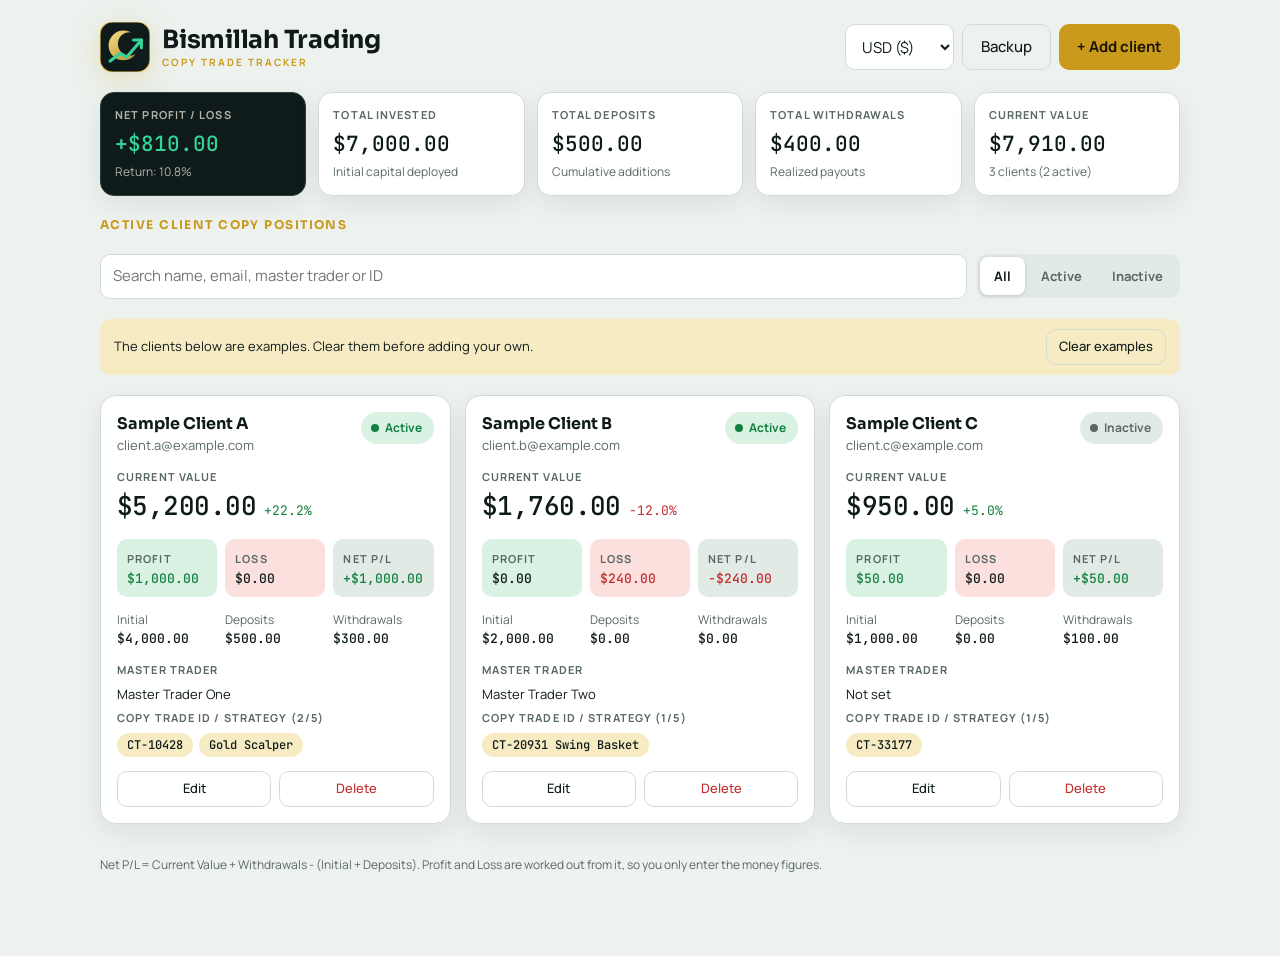
==== bismillah-trading/index.html @ 4ea0dc50 "Add Bismillah Trading app in its own subfolder New installable app (PWA) under /bismillah-trading/. " ====
<!doctype html>
<html lang="en">
<head>
<meta charset="utf-8">
<meta name="viewport" content="width=device-width, initial-scale=1, viewport-fit=cover">
<title>Bismillah Trading</title>
<link rel="preconnect" href="https://fonts.googleapis.com">
<link rel="preconnect" href="https://fonts.gstatic.com" crossorigin>
<link rel="stylesheet" href="https://fonts.googleapis.com/css2?family=Sora:wght@500;700&family=Manrope:wght@400;500;700&family=JetBrains+Mono:wght@400;500&display=swap">
<style>
/* Layout: header with the Bismillah Trading crescent logo and Add button, a five-tile summary strip that mirrors the client's spreadsheet (Total Invested, Deposits, Withdrawals, Current Value, Net Profit / Loss), a search and status bar, then a grid of client cards. Forms open in a slide-up sheet. Palette: deep teal-black with gold, profit green and loss red; figures in mono. */
:root {
  --bg: #edf2ef;
  --surface: #ffffff;
  --surface-2: #e2eae6;
  --fg: #0f1a1a;
  --muted: #586864;
  --line: #d2dcd7;
  --accent: #c99a1c;
  --accent-soft: #f6ebc3;
  --accent-fg: #1a1405;
  --profit: #12803f;
  --profit-soft: #d9f2e3;
  --loss: #c42b2b;
  --loss-soft: #fbe0de;
  --shadow: 0 8px 26px rgba(15, 26, 26, 0.08);
  --font-display: "Sora", "Segoe UI", system-ui, sans-serif;
  --font-body: "Manrope", "Segoe UI", system-ui, sans-serif;
  --font-mono: "JetBrains Mono", ui-monospace, "SFMono-Regular", Menlo, monospace;
}
@media (prefers-color-scheme: dark) {
  :root:not([data-theme="light"]) {
    --bg: #0b1414; --surface: #112020; --surface-2: #162a29; --fg: #f3efe2; --muted: #9bb0aa; --line: #25403d;
    --accent: #e3bf55; --accent-soft: #3a3214; --accent-fg: #1a1405;
    --profit: #34d399; --profit-soft: #0f3326; --loss: #f87171; --loss-soft: #3a1a1a;
    --shadow: 0 8px 26px rgba(0, 0, 0, 0.4); color-scheme: dark;
  }
}
:root[data-theme="dark"] {
  --bg: #0b1414; --surface: #112020; --surface-2: #162a29; --fg: #f3efe2; --muted: #9bb0aa; --line: #25403d;
  --accent: #e3bf55; --accent-soft: #3a3214; --accent-fg: #1a1405;
  --profit: #34d399; --profit-soft: #0f3326; --loss: #f87171; --loss-soft: #3a1a1a;
  --shadow: 0 8px 26px rgba(0, 0, 0, 0.4); color-scheme: dark;
}
* { box-sizing: border-box; }
body {
  background: var(--bg); color: var(--fg); font-family: var(--font-body); font-size: 15px; line-height: 1.5;
  padding-block: 22px 70px;
  padding-left: max(16px, env(safe-area-inset-left, 0px));
  padding-right: max(16px, env(safe-area-inset-right, 0px));
}
.wrap { max-width: 1080px; margin: 0 auto; display: flex; flex-direction: column; gap: 20px; }
h1, h2, h3 { font-family: var(--font-display); margin: 0; text-wrap: balance; }
h1 { font-size: clamp(19px, 5vw, 25px); font-weight: 700; letter-spacing: -0.01em; line-height: 1.1; }
h1 small { display: block; font-family: var(--font-body); font-size: 10px; letter-spacing: 0.2em; font-weight: 700; color: var(--accent); margin-top: 4px; }
h2 { font-size: 17px; font-weight: 700; }
.num { font-family: var(--font-mono); font-variant-numeric: tabular-nums; }
.label { font-size: 11px; letter-spacing: 0.1em; text-transform: uppercase; color: var(--muted); font-weight: 700; }
.pos { color: var(--profit); } .neg { color: var(--loss); }
select, input, button, textarea { font: inherit; color: inherit; }
input[type="text"], input[type="email"], input[type="number"], select, textarea {
  background: var(--surface); border: 1px solid var(--line); border-radius: 10px; padding: 10px 12px; min-height: 44px; width: 100%; min-width: 0;
}
input:focus-visible, select:focus-visible, textarea:focus-visible, button:focus-visible { outline: 2px solid var(--accent); outline-offset: 2px; }
@keyframes rise { from { opacity: 0; transform: translateY(12px); } to { opacity: 1; transform: none; } }
@keyframes sheetUp { from { transform: translateY(40px); opacity: 0; } to { transform: none; opacity: 1; } }
@keyframes fade { from { opacity: 0; } to { opacity: 1; } }
.rise { animation: rise .5s cubic-bezier(.2, .7, .2, 1) both; animation-delay: var(--d, 0s); }

header { display: flex; justify-content: space-between; align-items: center; gap: 12px; flex-wrap: wrap; }
.brand { display: flex; align-items: center; gap: 12px; min-width: 0; }
.logo { width: 50px; height: 50px; flex: none; filter: drop-shadow(0 6px 14px rgba(201, 154, 28, 0.25)); }
.head-actions { display: flex; gap: 8px; flex-wrap: wrap; }
.btn { background: var(--accent); color: var(--accent-fg); border: 0; border-radius: 10px; padding: 11px 18px; min-height: 44px; font-weight: 700; cursor: pointer; transition: transform .15s, filter .2s; }
.btn:hover { filter: brightness(1.07); }
.btn:active { transform: scale(0.97); }
.btn.ghost { background: transparent; color: var(--fg); border: 1px solid var(--line); font-weight: 500; }
.btn.small { min-height: 36px; padding: 6px 12px; font-size: 13px; }
.btn.danger { background: transparent; color: var(--loss); border: 1px solid var(--line); font-weight: 500; }

.stats { display: grid; grid-template-columns: repeat(5, minmax(0, 1fr)); gap: 12px; }
.tile { background: var(--surface); border: 1px solid var(--line); border-radius: 14px; padding: 14px; display: flex; flex-direction: column; gap: 4px; min-width: 0; box-shadow: var(--shadow); }
.tile .v { font-family: var(--font-mono); font-size: clamp(16px, 2.3vw, 21px); font-weight: 500; overflow-wrap: anywhere; }
.tile .cap { font-size: 12px; color: var(--muted); }
.tile.main { background: #0f1a1a; color: #f3efe2; border-color: #25403d; }
.tile.main .label, .tile.main .cap { color: inherit; opacity: 0.72; }
.tile.main .v.pos { color: #34d399; } .tile.main .v.neg { color: #f87171; }
@media (max-width: 900px) { .stats { grid-template-columns: repeat(3, minmax(0, 1fr)); } }
@media (max-width: 560px) { .stats { grid-template-columns: repeat(2, minmax(0, 1fr)); } .tile.main { grid-column: 1 / -1; } }

.bar { display: flex; gap: 10px; flex-wrap: wrap; align-items: center; }
.bar .search { flex: 1 1 220px; }
.bar select { width: auto; }
.seg { display: inline-flex; background: var(--surface-2); border-radius: 10px; padding: 3px; gap: 2px; }
.seg button { background: transparent; border: 0; border-radius: 8px; padding: 8px 14px; min-height: 38px; font-weight: 700; font-size: 13px; color: var(--muted); cursor: pointer; }
.seg button[aria-pressed="true"] { background: var(--surface); color: var(--fg); box-shadow: 0 1px 4px rgba(0, 0, 0, 0.15); }
.section-title { font-size: 12px; letter-spacing: 0.12em; font-weight: 700; color: var(--accent); margin: 0; }

.example-note { background: var(--accent-soft); border-radius: 10px; padding: 10px 14px; font-size: 13px; display: flex; justify-content: space-between; align-items: center; gap: 10px; flex-wrap: wrap; }
.hint { font-size: 12px; color: var(--muted); }

.grid { display: grid; grid-template-columns: repeat(auto-fill, minmax(min(100%, 310px), 1fr)); gap: 14px; }
.acct { background: var(--surface); border: 1px solid var(--line); border-radius: 16px; padding: 16px; display: flex; flex-direction: column; gap: 14px; min-width: 0; box-shadow: var(--shadow); animation: rise .45s cubic-bezier(.2, .7, .2, 1) both; animation-delay: calc(var(--i, 0) * 50ms); }
.acct.off { opacity: 0.78; }
.a-top { display: flex; justify-content: space-between; gap: 10px; align-items: flex-start; }
.a-top > div { min-width: 0; }
.a-name { font-family: var(--font-display); font-weight: 700; font-size: 16px; overflow-wrap: anywhere; }
.a-mail { color: var(--muted); font-size: 13px; overflow-wrap: anywhere; }
.pill { border: 0; border-radius: 999px; padding: 5px 12px 5px 10px; font-size: 12px; font-weight: 700; cursor: pointer; display: inline-flex; align-items: center; gap: 6px; flex: none; min-height: 32px; }
.pill::before { content: ""; width: 8px; height: 8px; border-radius: 50%; background: currentColor; }
.pill.on { background: var(--profit-soft); color: var(--profit); }
.pill.off { background: var(--surface-2); color: var(--muted); }
.a-amt .label { display: block; }
.a-amt .big { font-family: var(--font-mono); font-size: 26px; font-weight: 500; letter-spacing: -0.02em; overflow-wrap: anywhere; }
.a-amt .ret { font-size: 13px; font-family: var(--font-mono); margin-left: 8px; }
.pl { display: grid; grid-template-columns: repeat(3, minmax(0, 1fr)); gap: 8px; }
.pl > div { background: var(--surface-2); border-radius: 10px; padding: 8px 10px; min-width: 0; }
.pl .v { font-family: var(--font-mono); font-size: 13px; font-weight: 500; overflow-wrap: anywhere; display: block; }
.pl .p { background: var(--profit-soft); } .pl .l { background: var(--loss-soft); }
.flow { display: grid; grid-template-columns: repeat(3, minmax(0, 1fr)); gap: 8px; font-size: 12px; color: var(--muted); }
.flow b { display: block; font-family: var(--font-mono); font-weight: 500; font-size: 13px; color: var(--fg); overflow-wrap: anywhere; }
.strat { font-size: 13px; display: flex; flex-direction: column; gap: 6px; }
.strat .id { font-family: var(--font-mono); background: var(--surface-2); padding: 4px 8px; border-radius: 6px; align-self: flex-start; overflow-wrap: anywhere; }
.chips { display: flex; flex-wrap: wrap; gap: 6px; }
.chip.idchip { font-family: var(--font-mono); font-size: 12px; }
.chip { background: var(--accent-soft); color: var(--fg); border-radius: 999px; padding: 3px 10px; font-size: 12px; font-weight: 500; display: inline-flex; align-items: center; gap: 6px; overflow-wrap: anywhere; }
.chip button { background: transparent; border: 0; cursor: pointer; padding: 0 2px; line-height: 1; font-size: 15px; color: var(--muted); min-width: 22px; min-height: 22px; }
.a-actions { display: flex; gap: 8px; margin-top: auto; }
.a-actions .btn { flex: 1; }
.empty { color: var(--muted); padding: 28px 8px; text-align: center; grid-column: 1 / -1; }

.overlay { position: fixed; inset: 0; background: rgba(5, 10, 10, 0.6); z-index: 30; display: flex; align-items: flex-end; justify-content: center; animation: fade .2s both; }
.sheet { background: var(--surface); width: 100%; max-width: 580px; max-height: calc(100% - 24px); overflow-y: auto; border-radius: 20px 20px 0 0; padding: 20px max(16px, env(safe-area-inset-left, 0px)) calc(24px + env(safe-area-inset-bottom, 0px)); animation: sheetUp .3s cubic-bezier(.2, .7, .2, 1) both; }
@media (min-width: 640px) { .overlay { align-items: center; } .sheet { border-radius: 20px; padding-inline: 24px; } }
.sheet-head { display: flex; justify-content: space-between; align-items: center; margin-bottom: 14px; }
.x { background: transparent; border: 1px solid var(--line); border-radius: 10px; width: 40px; height: 40px; font-size: 20px; cursor: pointer; color: var(--muted); }
form { display: grid; grid-template-columns: repeat(2, minmax(0, 1fr)); gap: 12px; }
form .full { grid-column: 1 / -1; }
form label, .field { display: flex; flex-direction: column; gap: 6px; font-size: 14px; font-weight: 500; min-width: 0; }
.row-add { display: flex; gap: 8px; }
.preview { background: var(--surface-2); border-radius: 10px; padding: 10px 12px; font-size: 13px; }
.err { color: var(--loss); font-size: 13px; min-height: 1.2em; margin: 0; }
.sheet-actions { display: flex; gap: 10px; flex-wrap: wrap; }
.sheet-actions .btn:first-child { flex: 1 1 160px; }
textarea { min-height: 120px; font-family: var(--font-mono); font-size: 12px; resize: vertical; }
.toast { position: fixed; left: 50%; transform: translateX(-50%); bottom: calc(20px + env(safe-area-inset-bottom, 0px)); background: var(--fg); color: var(--bg); padding: 11px 18px; border-radius: 12px; display: flex; gap: 14px; align-items: center; font-size: 14px; z-index: 40; max-width: calc(100% - 32px); box-shadow: 0 12px 30px rgba(0, 0, 0, 0.3); }
.toast button { background: transparent; border: 0; color: inherit; font-weight: 700; text-decoration: underline; cursor: pointer; min-height: 36px; }
@media (max-width: 420px) { form { grid-template-columns: 1fr; } .pl { grid-template-columns: 1fr 1fr; } .pl > div:last-child { grid-column: 1 / -1; } .flow { grid-template-columns: 1fr 1fr; } }
@media (prefers-reduced-motion: reduce) { *, *::before, *::after { animation: none !important; transition: none !important; } }
</style>

<meta name="description" content="Bismillah Trading: track client copy-trade accounts, deposits, withdrawals, profit, loss and status.">
<link rel="manifest" href="manifest.webmanifest">
<meta name="theme-color" content="#0f1a1a">
<meta name="mobile-web-app-capable" content="yes">
<meta name="apple-mobile-web-app-capable" content="yes">
<meta name="apple-mobile-web-app-title" content="Bismillah Trading">
<link rel="icon" href="icon-192.png" type="image/png">
<link rel="apple-touch-icon" href="apple-touch-icon.png">
<style>
html{padding-top:env(safe-area-inset-top,0px);padding-bottom:env(safe-area-inset-bottom,0px)}
body{margin:0}
[hidden]{display:none!important}
</style>
</head>
<body>
<div class="wrap">
  <header class="rise">
    <div class="brand">
      <svg class="logo" viewBox="0 0 64 64" role="img" aria-label="Bismillah Trading logo">
        <defs>
          <linearGradient id="lgg" x1="0" y1="0" x2="1" y2="1"><stop offset="0" stop-color="#f6dd85"/><stop offset="1" stop-color="#b88a2a"/></linearGradient>
          <mask id="lgm"><rect width="64" height="64" fill="#fff"/><circle cx="38" cy="28" r="15" fill="#000"/></mask>
        </defs>
        <rect width="64" height="64" rx="16" fill="#0f1a1a" stroke="#e3bf55" stroke-width="1.5"/>
        <circle cx="30" cy="30" r="19" fill="url(#lgg)" mask="url(#lgm)"/>
        <path d="M13 50 L26 40 L34 45 L53 23" fill="none" stroke="#34d399" stroke-width="4" stroke-linecap="round" stroke-linejoin="round"/>
        <path d="M43 23 L53 23 L53 33" fill="none" stroke="#34d399" stroke-width="4" stroke-linecap="round" stroke-linejoin="round"/>
      </svg>
      <h1>Bismillah Trading<small>COPY TRADE TRACKER</small></h1>
    </div>
    <div class="head-actions">
      <select id="currency" aria-label="Currency" style="width:auto">
        <option value="$">USD ($)</option><option value="Rs. ">PKR (Rs.)</option><option value="€">EUR (€)</option><option value="£">GBP (£)</option>
      </select>
      <button class="btn ghost" id="backupBtn" type="button">Backup</button>
      <button class="btn" id="addBtn" type="button">+ Add client</button>
    </div>
  </header>

  <section class="stats rise" style="--d:.06s" aria-label="Summary">
    <div class="tile main"><span class="label">Net profit / loss</span><span class="v" id="sNet">0</span><span class="cap" id="sRet"></span></div>
    <div class="tile"><span class="label">Total invested</span><span class="v" id="sIni">0</span><span class="cap">Initial capital deployed</span></div>
    <div class="tile"><span class="label">Total deposits</span><span class="v" id="sDep">0</span><span class="cap">Cumulative additions</span></div>
    <div class="tile"><span class="label">Total withdrawals</span><span class="v" id="sWd">0</span><span class="cap">Realized payouts</span></div>
    <div class="tile"><span class="label">Current value</span><span class="v" id="sCv">0</span><span class="cap" id="sCnt">Live portfolio equity</span></div>
  </section>

  <h2 class="section-title rise" style="--d:.1s">ACTIVE CLIENT COPY POSITIONS</h2>
  <div class="bar rise" style="--d:.12s">
    <input class="search" id="search" type="text" placeholder="Search name, email, master trader or ID" aria-label="Search clients">
    <div class="seg" role="group" aria-label="Status filter">
      <button type="button" data-f="all" aria-pressed="true">All</button>
      <button type="button" data-f="active" aria-pressed="false">Active</button>
      <button type="button" data-f="inactive" aria-pressed="false">Inactive</button>
    </div>
  </div>

  <div class="example-note" id="exampleNote" hidden>
    <span>The clients below are examples. Clear them before adding your own.</span>
    <button class="btn ghost small" id="clearExamples" type="button">Clear examples</button>
  </div>

  <section class="grid" id="grid" aria-label="Clients"></section>
  <p class="hint">Net P/L = Current Value + Withdrawals - (Initial + Deposits). Profit and Loss are worked out from it, so you only enter the money figures.</p>
</div>

<div class="overlay" id="formOv" hidden>
  <div class="sheet" role="dialog" aria-modal="true" aria-labelledby="formTitle">
    <div class="sheet-head"><h2 id="formTitle">Add client</h2><button class="x" type="button" id="formClose" aria-label="Close">&times;</button></div>
    <form id="form" novalidate>
      <label for="fName">Client name<input id="fName" type="text" maxlength="50" placeholder="e.g. Ahmed Raza"></label>
      <label for="fEmail">Email<input id="fEmail" type="email" maxlength="80" placeholder="name@example.com"></label>
      <label for="fMaster">Master trader<input id="fMaster" type="text" maxlength="50" placeholder="Master trader name"></label>
      <label for="fStatus">Status<select id="fStatus"><option value="active">Active</option><option value="inactive">Inactive</option></select></label>
      <div class="field full">
        <label for="fTrader" style="gap:6px">Copy Trade ID / Strategy (max 5) <span class="hint" id="tCount">0 of 5</span></label>
        <div class="row-add">
          <input id="fTrader" type="text" maxlength="60" placeholder="Type an ID or strategy, then press Add">
          <button class="btn ghost" id="tAdd" type="button">Add</button>
        </div>
        <div class="chips" id="fChips"></div>
      </div>
      <label for="fIni">Initial investment<input id="fIni" type="number" inputmode="decimal" min="0" step="any" placeholder="0"></label>
      <label for="fDep">Deposits<input id="fDep" type="number" inputmode="decimal" min="0" step="any" placeholder="0"></label>
      <label for="fWd">Withdrawals<input id="fWd" type="number" inputmode="decimal" min="0" step="any" placeholder="0"></label>
      <label for="fCv">Current value<input id="fCv" type="number" inputmode="decimal" min="0" step="any" placeholder="0"></label>
      <div class="preview full num" id="preview" aria-live="polite"></div>
      <p class="err full" id="err" role="alert"></p>
      <div class="sheet-actions full">
        <button class="btn" id="saveBtn" type="submit">Save client</button>
        <button class="btn ghost" id="cancelBtn" type="button">Cancel</button>
      </div>
    </form>
  </div>
</div>

<div class="overlay" id="bkOv" hidden>
  <div class="sheet" role="dialog" aria-modal="true" aria-labelledby="bkTitle">
    <div class="sheet-head"><h2 id="bkTitle">Backup and restore</h2><button class="x" type="button" id="bkClose" aria-label="Close">&times;</button></div>
    <div style="display:flex;flex-direction:column;gap:12px">
      <p class="hint" style="margin:0">Copy the text below and keep it safe (a WhatsApp note to yourself works). To move to another phone, paste it into this box there and press Restore.</p>
      <textarea id="bkText" aria-label="Backup text" spellcheck="false"></textarea>
      <p class="hint" id="bkMsg" role="status"></p>
      <div class="sheet-actions">
        <button class="btn" id="bkCopy" type="button">Copy backup</button>
        <button class="btn ghost" id="bkRestore" type="button">Restore from text</button>
      </div>
    </div>
  </div>
</div>
<div class="toast" id="toast" hidden><span id="toastMsg"></span><button type="button" id="undo">Undo</button></div>

<script>
(function () {
  var KEY = "bismillahTrading.v1", MAXT = 5;
  var state = { currency: "$", accounts: [] };
  var filter = "all", query = "", editingId = null, formTraders = [], lastDeleted = null, toastTimer = null, restoreArmed = false;
  var $ = function (id) { return document.getElementById(id); };

  function num(v) { var n = parseFloat(v); return isFinite(n) && n > 0 ? n : 0; }
  function safeId(v) { return String(v || "").replace(/[^A-Za-z0-9_-]/g, "").slice(0, 40); }
  function idsOf(a) {
    var raw = Array.isArray(a.ids) ? a.ids : [a.strat].concat(Array.isArray(a.traders) ? a.traders : []);
    var out = [];
    raw.forEach(function (v) { v = String(v == null ? "" : v).trim().slice(0, 60); if (v && out.indexOf(v) < 0 && out.length < MAXT) out.push(v); });
    return out;
  }
  function clean(a, i) {
    return { id: safeId(a.id) || "a" + Date.now().toString(36) + Math.random().toString(36).slice(2, 6) + i, example: !!a.example,
      name: String(a.name || "Unnamed").slice(0, 50), email: String(a.email || "").slice(0, 80), master: String(a.master || "").slice(0, 50),
      ids: idsOf(a),
      ini: num(a.ini), dep: num(a.dep), wd: num(a.wd), cv: num(a.cv), status: a.status === "inactive" ? "inactive" : "active" };
  }
  function calc(a) { var inv = a.ini + a.dep, net = a.cv + a.wd - inv; return { inv: inv, net: net, ret: inv ? net / inv * 100 : 0 }; }

  function load() {
    var raw = null;
    try { raw = localStorage.getItem(KEY); } catch (e) {}
    if (raw) {
      try {
        var s = JSON.parse(raw);
        if (s && Array.isArray(s.accounts)) { state = { currency: typeof s.currency === "string" ? s.currency : "$", accounts: s.accounts.filter(function (x) { return x && typeof x === "object"; }).map(clean) }; return; }
      } catch (e) {}
    }
    seed();
  }
  function save() { try { localStorage.setItem(KEY, JSON.stringify(state)); } catch (e) {} }
  function seed() {
    state = { currency: "$", accounts: [
      { id: "ex1", example: true, name: "Sample Client A", email: "client.a@example.com", master: "Master Trader One", ids: ["CT-10428", "Gold Scalper"], ini: 4000, dep: 500, wd: 300, cv: 5200, status: "active" },
      { id: "ex2", example: true, name: "Sample Client B", email: "client.b@example.com", master: "Master Trader Two", ids: ["CT-20931 Swing Basket"], ini: 2000, dep: 0, wd: 0, cv: 1760, status: "active" },
      { id: "ex3", example: true, name: "Sample Client C", email: "client.c@example.com", master: "", ids: ["CT-33177"], ini: 1000, dep: 0, wd: 100, cv: 950, status: "inactive" }
    ].map(clean) };
  }

  function money(n, sign) {
    var c = state.currency || "$", a = Math.abs(n);
    return (n < 0 ? "-" : (sign && n > 0 ? "+" : "")) + c + a.toLocaleString("en-US", { minimumFractionDigits: 2, maximumFractionDigits: 2 });
  }
  function el(tag, cls, text) { var e = document.createElement(tag); if (cls) e.className = cls; if (text !== undefined) e.textContent = text; return e; }
  function plClass(n) { return n > 0 ? "pos" : (n < 0 ? "neg" : ""); }

  function visible() {
    var q = query.trim().toLowerCase();
    return state.accounts.filter(function (a) {
      if (filter !== "all" && a.status !== filter) return false;
      return !q || (a.name + " " + a.email + " " + a.master + " " + a.ids.join(" ")).toLowerCase().indexOf(q) >= 0;
    });
  }

  function renderStats() {
    var T = { ini: 0, dep: 0, wd: 0, cv: 0 }, act = 0;
    state.accounts.forEach(function (a) { T.ini += a.ini; T.dep += a.dep; T.wd += a.wd; T.cv += a.cv; if (a.status === "active") act++; });
    var inv = T.ini + T.dep, net = T.cv + T.wd - inv, ret = inv ? net / inv * 100 : 0;
    var n = $("sNet"); n.textContent = money(net, true); n.className = "v " + plClass(net);
    $("sRet").textContent = "Return: " + ret.toFixed(1) + "%";
    $("sIni").textContent = money(T.ini); $("sDep").textContent = money(T.dep); $("sWd").textContent = money(T.wd); $("sCv").textContent = money(T.cv);
    $("sCnt").textContent = state.accounts.length + (state.accounts.length === 1 ? " client" : " clients") + " (" + act + " active)";
  }

  function render() {
    $("currency").value = state.currency || "$";
    renderStats();
    $("exampleNote").hidden = !state.accounts.some(function (a) { return a.example; });
    var grid = $("grid"); grid.innerHTML = "";
    var list = visible();
    if (!list.length) { grid.appendChild(el("p", "empty", state.accounts.length ? "No clients match your search or filter." : "No clients yet. Press + Add client to create the first one.")); return; }
    list.forEach(function (a, i) {
      var c = calc(a), profit = Math.max(c.net, 0), loss = Math.max(-c.net, 0);
      var card = el("article", "acct" + (a.status === "inactive" ? " off" : "")); card.style.setProperty("--i", Math.min(i, 8));
      var top = el("div", "a-top"), who = el("div");
      who.appendChild(el("div", "a-name", a.name)); who.appendChild(el("div", "a-mail", a.email || "No email"));
      var pill = el("button", "pill " + (a.status === "active" ? "on" : "off"), a.status === "active" ? "Active" : "Inactive");
      pill.type = "button"; pill.setAttribute("aria-label", "Status " + a.status + ". Press to switch.");
      pill.addEventListener("click", function () { a.status = a.status === "active" ? "inactive" : "active"; save(); render(); });
      top.appendChild(who); top.appendChild(pill); card.appendChild(top);

      var amt = el("div", "a-amt"); amt.appendChild(el("span", "label", "Current value"));
      var big = el("span", "big", money(a.cv)); amt.appendChild(big);
      amt.appendChild(el("span", "ret " + plClass(c.net), (c.ret >= 0 ? "+" : "") + c.ret.toFixed(1) + "%")); card.appendChild(amt);

      var pl = el("div", "pl");
      [["p", "Profit", money(profit), profit > 0 ? "pos" : ""], ["l", "Loss", money(loss), loss > 0 ? "neg" : ""], ["", "Net P/L", money(c.net, true), plClass(c.net)]].forEach(function (r) {
        var d = el("div", r[0]); d.appendChild(el("span", "label", r[1])); d.appendChild(el("span", "v " + r[3], r[2])); pl.appendChild(d);
      });
      card.appendChild(pl);

      var flow = el("div", "flow");
      [["Initial", a.ini], ["Deposits", a.dep], ["Withdrawals", a.wd]].forEach(function (r) {
        var d = el("div"); d.appendChild(document.createTextNode(r[0])); d.appendChild(el("b", "", money(r[1]))); flow.appendChild(d);
      });
      card.appendChild(flow);

      var st = el("div", "strat");
      st.appendChild(el("span", "label", "Master trader")); st.appendChild(el("span", "", a.master || "Not set"));
      st.appendChild(el("span", "label", "Copy Trade ID / Strategy (" + a.ids.length + "/" + MAXT + ")"));
      var ch = el("div", "chips");
      if (!a.ids.length) ch.appendChild(el("span", "hint", "Not set"));
      a.ids.forEach(function (t) { ch.appendChild(el("span", "chip idchip", t)); });
      st.appendChild(ch); card.appendChild(st);

      var act = el("div", "a-actions");
      var ed = el("button", "btn ghost small", "Edit"); ed.type = "button"; ed.addEventListener("click", function () { openForm(a.id); });
      var del = el("button", "btn danger small", "Delete"); del.type = "button"; del.addEventListener("click", function () { removeAcct(a.id); });
      act.appendChild(ed); act.appendChild(del); card.appendChild(act);
      grid.appendChild(card);
    });
  }

  function showToast(msg, undo) {
    $("toastMsg").textContent = msg; $("undo").hidden = !undo; $("toast").hidden = false;
    clearTimeout(toastTimer); toastTimer = setTimeout(function () { $("toast").hidden = true; lastDeleted = null; }, 5000);
  }
  function removeAcct(id) {
    var i = state.accounts.findIndex(function (a) { return a.id === id; }); if (i < 0) return;
    lastDeleted = { a: state.accounts[i], i: i }; state.accounts.splice(i, 1); save(); render(); showToast("Client deleted.", true);
  }
  $("undo").addEventListener("click", function () {
    if (!lastDeleted) return; state.accounts.splice(lastDeleted.i, 0, lastDeleted.a); lastDeleted = null; save(); render(); $("toast").hidden = true;
  });

  function renderChips() {
    var box = $("fChips"); box.innerHTML = "";
    formTraders.forEach(function (t, i) {
      var c = el("span", "chip", t), x = el("button", "", "×"); x.type = "button"; x.setAttribute("aria-label", "Remove " + t);
      x.addEventListener("click", function () { formTraders.splice(i, 1); renderChips(); });
      c.appendChild(x); box.appendChild(c);
    });
    $("tCount").textContent = formTraders.length + " of " + MAXT;
    var full = formTraders.length >= MAXT;
    $("tAdd").disabled = full; $("fTrader").disabled = full;
    $("fTrader").placeholder = full ? "Limit reached (5 IDs)" : "Type an ID or strategy, then press Add";
  }
  function addTrader() {
    var v = $("fTrader").value.trim(); if (!v) return;
    if (formTraders.length >= MAXT) { $("err").textContent = "You can add at most 5 IDs."; return; }
    if (formTraders.some(function (t) { return t.toLowerCase() === v.toLowerCase(); })) { $("err").textContent = "That ID is already added."; return; }
    $("err").textContent = ""; formTraders.push(v); $("fTrader").value = ""; renderChips(); $("fTrader").focus();
  }
  $("tAdd").addEventListener("click", addTrader);
  $("fTrader").addEventListener("keydown", function (e) { if (e.key === "Enter") { e.preventDefault(); addTrader(); } });

  function updatePreview() {
    var ini = num($("fIni").value), dep = num($("fDep").value), wd = num($("fWd").value), cv = num($("fCv").value);
    var inv = ini + dep, net = cv + wd - inv, ret = inv ? net / inv * 100 : 0;
    $("preview").textContent = "Total put in " + money(inv) + "  |  Net P/L " + money(net, true) + " (" + (net >= 0 ? "profit" : "loss") + ")  |  Return " + ret.toFixed(1) + "%";
  }
  ["fIni", "fDep", "fWd", "fCv"].forEach(function (id) { $(id).addEventListener("input", updatePreview); });

  function openForm(id) {
    editingId = id || null;
    var a = id ? state.accounts.find(function (x) { return x.id === id; }) : null;
    $("formTitle").textContent = a ? "Edit client" : "Add client"; $("saveBtn").textContent = a ? "Update client" : "Save client";
    $("fName").value = a ? a.name : ""; $("fEmail").value = a ? a.email : ""; $("fMaster").value = a ? a.master : "";
    $("fStatus").value = a ? a.status : "active";
    $("fIni").value = a && a.ini ? a.ini : ""; $("fDep").value = a && a.dep ? a.dep : ""; $("fWd").value = a && a.wd ? a.wd : ""; $("fCv").value = a && a.cv ? a.cv : "";
    formTraders = a ? a.ids.slice() : []; $("fTrader").value = ""; $("err").textContent = ""; renderChips(); updatePreview();
    $("formOv").hidden = false; $("fName").focus();
  }
  function closeForm() { $("formOv").hidden = true; editingId = null; }
  $("addBtn").addEventListener("click", function () { openForm(null); });
  $("formClose").addEventListener("click", closeForm); $("cancelBtn").addEventListener("click", closeForm);
  $("formOv").addEventListener("click", function (e) { if (e.target === $("formOv")) closeForm(); });

  $("form").addEventListener("submit", function (ev) {
    ev.preventDefault();
    var name = $("fName").value.trim(), email = $("fEmail").value.trim();
    if (!name) { $("err").textContent = "Enter the client name."; $("fName").focus(); return; }
    if (email && !/^[^\s@]+@[^\s@]+\.[^\s@]+$/.test(email)) { $("err").textContent = "Enter a valid email or leave it empty."; $("fEmail").focus(); return; }
    var ids = ["fIni", "fDep", "fWd", "fCv"];
    for (var i = 0; i < ids.length; i++) { var v = $(ids[i]).value; if (v !== "" && !(Number(v) >= 0)) { $("err").textContent = "Amounts cannot be negative."; $(ids[i]).focus(); return; } }
    var pending = $("fTrader").value.trim();
    if (pending && formTraders.length < MAXT && !formTraders.some(function (t) { return t.toLowerCase() === pending.toLowerCase(); })) formTraders.push(pending);
    var data = { name: name, email: email, master: $("fMaster").value.trim(), ids: formTraders.slice(0, MAXT),
      ini: num($("fIni").value), dep: num($("fDep").value), wd: num($("fWd").value), cv: num($("fCv").value), status: $("fStatus").value };
    var msg;
    if (editingId) { var a = state.accounts.find(function (x) { return x.id === editingId; }); if (a) { for (var k in data) a[k] = data[k]; a.example = false; } msg = "Client updated."; }
    else { data.id = "a" + Date.now().toString(36) + Math.random().toString(36).slice(2, 6); state.accounts.unshift(clean(data, 0)); msg = "Client saved."; }
    save(); closeForm(); render(); showToast(msg, false);
  });

  $("search").addEventListener("input", function () { query = $("search").value; render(); });
  Array.prototype.forEach.call(document.querySelectorAll(".seg button"), function (b) {
    b.addEventListener("click", function () {
      filter = b.getAttribute("data-f");
      Array.prototype.forEach.call(document.querySelectorAll(".seg button"), function (x) { x.setAttribute("aria-pressed", x === b ? "true" : "false"); });
      render();
    });
  });
  $("currency").addEventListener("change", function () { state.currency = $("currency").value; save(); render(); });
  $("clearExamples").addEventListener("click", function () { state.accounts = state.accounts.filter(function (a) { return !a.example; }); save(); render(); });

  // Backup and restore
  function closeBackup() { $("bkOv").hidden = true; restoreArmed = false; $("bkRestore").textContent = "Restore from text"; }
  $("backupBtn").addEventListener("click", function () { $("bkText").value = JSON.stringify(state); $("bkMsg").textContent = ""; $("bkOv").hidden = false; });
  $("bkClose").addEventListener("click", closeBackup);
  $("bkOv").addEventListener("click", function (e) { if (e.target === $("bkOv")) closeBackup(); });
  $("bkCopy").addEventListener("click", function () {
    var t = $("bkText"); t.value = JSON.stringify(state);
    function fallback() { t.focus(); t.select(); $("bkMsg").textContent = "Text selected. Press and hold, then choose Copy."; }
    if (navigator.clipboard && navigator.clipboard.writeText) navigator.clipboard.writeText(t.value).then(function () { $("bkMsg").textContent = "Backup copied."; }, fallback); else fallback();
  });
  $("bkRestore").addEventListener("click", function () {
    var s;
    try { s = JSON.parse($("bkText").value); if (!s || !Array.isArray(s.accounts)) throw new Error("bad"); }
    catch (e) { $("bkMsg").textContent = "That text is not a valid backup. Paste the full backup text and try again."; return; }
    if (!restoreArmed) { restoreArmed = true; $("bkRestore").textContent = "Tap again to replace all data"; $("bkMsg").textContent = "This replaces everything currently in the app."; return; }
    state = { currency: typeof s.currency === "string" ? s.currency : "$", accounts: s.accounts.filter(function (x) { return x && typeof x === "object"; }).map(clean) };
    save(); render(); restoreArmed = false; $("bkRestore").textContent = "Restore from text"; $("bkMsg").textContent = "Restored " + state.accounts.length + " clients.";
  });
  document.addEventListener("keydown", function (e) { if (e.key === "Escape") { if (!$("formOv").hidden) closeForm(); if (!$("bkOv").hidden) closeBackup(); } });

  load(); render();
})();
</script>
<script>
if ("serviceWorker" in navigator && location.protocol !== "file:") {
  window.addEventListener("load", function () { navigator.serviceWorker.register("sw.js").catch(function () {}); });
}
</script>
</body>
</html>
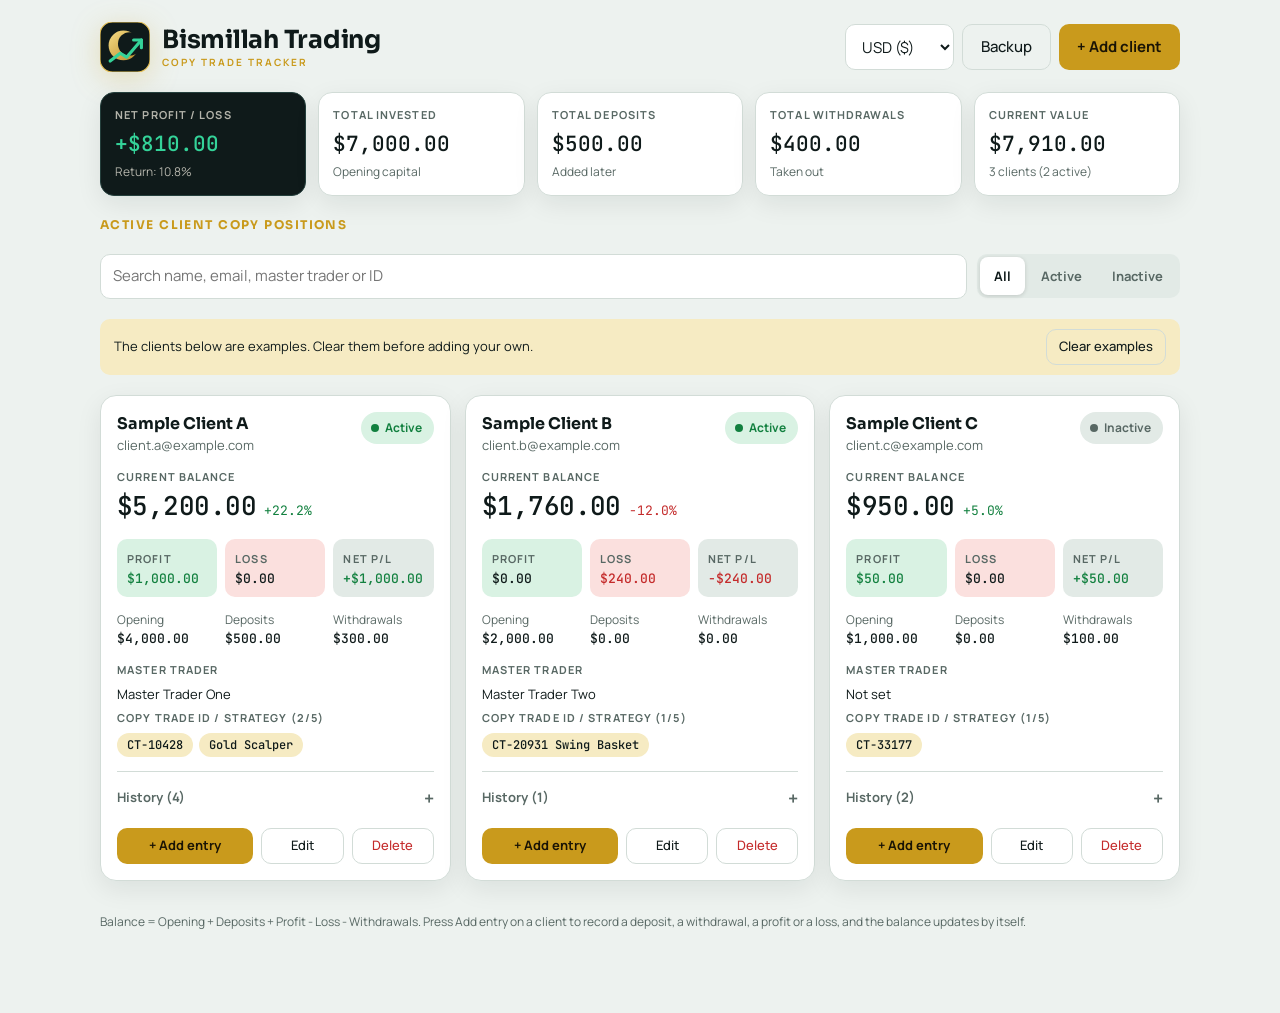
==== commit 5a45ba4e: "Bismillah Trading: automatic balance from deposits, withdrawals, profit and loss entries Each client" ====
--- a/bismillah-trading/index.html
+++ b/bismillah-trading/index.html
@@ -147,6 +147,32 @@
 .toast button { background: transparent; border: 0; color: inherit; font-weight: 700; text-decoration: underline; cursor: pointer; min-height: 36px; }
 @media (max-width: 420px) { form { grid-template-columns: 1fr; } .pl { grid-template-columns: 1fr 1fr; } .pl > div:last-child { grid-column: 1 / -1; } .flow { grid-template-columns: 1fr 1fr; } }
 @media (prefers-reduced-motion: reduce) { *, *::before, *::after { animation: none !important; transition: none !important; } }
+/* ledger additions */
+.types { display: grid; grid-template-columns: repeat(3, minmax(0, 1fr)); gap: 8px; }
+.types button { background: var(--surface); border: 1px solid var(--line); border-radius: 10px; min-height: 44px; padding: 8px 6px; font-weight: 700; font-size: 13px; cursor: pointer; color: var(--muted); }
+.types button[aria-pressed="true"] { color: var(--accent-fg); border-color: transparent; }
+.types button[data-t="deposit"][aria-pressed="true"] { background: var(--profit); color: #06210f; }
+.types button[data-t="profit"][aria-pressed="true"] { background: var(--profit); color: #06210f; }
+.types button[data-t="withdrawal"][aria-pressed="true"] { background: #e0a43a; color: #2a1c02; }
+.types button[data-t="loss"][aria-pressed="true"] { background: var(--loss); color: #fff; }
+.types button[data-t="balance"][aria-pressed="true"] { background: var(--accent); color: var(--accent-fg); }
+.avail { font-size: 13px; color: var(--muted); }
+.hist { border-top: 1px solid var(--line); padding-top: 10px; font-size: 13px; }
+.hist summary { cursor: pointer; font-weight: 700; color: var(--muted); list-style: none; display: flex; justify-content: space-between; align-items: center; min-height: 32px; }
+.hist summary::-webkit-details-marker { display: none; }
+.hist summary::after { content: "+"; font-size: 18px; line-height: 1; }
+.hist[open] summary::after { content: "\2212"; }
+.hist ul { list-style: none; margin: 8px 0 0; padding: 0; display: flex; flex-direction: column; max-height: 230px; overflow-y: auto; }
+.hist li { display: grid; grid-template-columns: auto 1fr auto auto; gap: 8px; align-items: center; padding: 7px 0; border-top: 1px solid var(--line); }
+.hist li:first-child { border-top: 0; }
+.hist .d { color: var(--muted); font-size: 12px; white-space: nowrap; }
+.hist .w { min-width: 0; overflow-wrap: anywhere; }
+.hist .w small { display: block; color: var(--muted); font-size: 12px; }
+.hist .a { font-family: var(--font-mono); font-weight: 500; }
+.hist .rm { background: transparent; border: 0; color: var(--muted); font-size: 18px; cursor: pointer; min-width: 32px; min-height: 32px; border-radius: 8px; }
+.hist .rm:hover { color: var(--loss); }
+.hist .none { color: var(--muted); padding: 6px 0; }
+.a-actions .btn.add { flex: 2; }
 </style>
 
 <meta name="description" content="Bismillah Trading: track client copy-trade accounts, deposits, withdrawals, profit, loss and status.">
@@ -190,10 +216,10 @@
 
   <section class="stats rise" style="--d:.06s" aria-label="Summary">
     <div class="tile main"><span class="label">Net profit / loss</span><span class="v" id="sNet">0</span><span class="cap" id="sRet"></span></div>
-    <div class="tile"><span class="label">Total invested</span><span class="v" id="sIni">0</span><span class="cap">Initial capital deployed</span></div>
-    <div class="tile"><span class="label">Total deposits</span><span class="v" id="sDep">0</span><span class="cap">Cumulative additions</span></div>
-    <div class="tile"><span class="label">Total withdrawals</span><span class="v" id="sWd">0</span><span class="cap">Realized payouts</span></div>
-    <div class="tile"><span class="label">Current value</span><span class="v" id="sCv">0</span><span class="cap" id="sCnt">Live portfolio equity</span></div>
+    <div class="tile"><span class="label">Total invested</span><span class="v" id="sIni">0</span><span class="cap">Opening capital</span></div>
+    <div class="tile"><span class="label">Total deposits</span><span class="v" id="sDep">0</span><span class="cap">Added later</span></div>
+    <div class="tile"><span class="label">Total withdrawals</span><span class="v" id="sWd">0</span><span class="cap">Taken out</span></div>
+    <div class="tile"><span class="label">Current value</span><span class="v" id="sCv">0</span><span class="cap" id="sCnt">Balance now</span></div>
   </section>
 
   <h2 class="section-title rise" style="--d:.1s">ACTIVE CLIENT COPY POSITIONS</h2>
@@ -212,7 +238,7 @@
   </div>
 
   <section class="grid" id="grid" aria-label="Clients"></section>
-  <p class="hint">Net P/L = Current Value + Withdrawals - (Initial + Deposits). Profit and Loss are worked out from it, so you only enter the money figures.</p>
+  <p class="hint">Balance = Opening + Deposits + Profit - Loss - Withdrawals. Press Add entry on a client to record a deposit, a withdrawal, a profit or a loss, and the balance updates by itself.</p>
 </div>
 
 <div class="overlay" id="formOv" hidden>
@@ -223,6 +249,7 @@
       <label for="fEmail">Email<input id="fEmail" type="email" maxlength="80" placeholder="name@example.com"></label>
       <label for="fMaster">Master trader<input id="fMaster" type="text" maxlength="50" placeholder="Master trader name"></label>
       <label for="fStatus">Status<select id="fStatus"><option value="active">Active</option><option value="inactive">Inactive</option></select></label>
+      <label for="fIni" class="full">Opening amount (first investment)<input id="fIni" type="number" inputmode="decimal" min="0" step="any" placeholder="0"></label>
       <div class="field full">
         <label for="fTrader" style="gap:6px">Copy Trade ID / Strategy (max 5) <span class="hint" id="tCount">0 of 5</span></label>
         <div class="row-add">
@@ -231,15 +258,38 @@
         </div>
         <div class="chips" id="fChips"></div>
       </div>
-      <label for="fIni">Initial investment<input id="fIni" type="number" inputmode="decimal" min="0" step="any" placeholder="0"></label>
-      <label for="fDep">Deposits<input id="fDep" type="number" inputmode="decimal" min="0" step="any" placeholder="0"></label>
-      <label for="fWd">Withdrawals<input id="fWd" type="number" inputmode="decimal" min="0" step="any" placeholder="0"></label>
-      <label for="fCv">Current value<input id="fCv" type="number" inputmode="decimal" min="0" step="any" placeholder="0"></label>
-      <div class="preview full num" id="preview" aria-live="polite"></div>
+      <p class="hint full" id="formHint" style="margin:0">After saving, use Add entry on the client card for deposits, withdrawals, profit and loss.</p>
       <p class="err full" id="err" role="alert"></p>
       <div class="sheet-actions full">
         <button class="btn" id="saveBtn" type="submit">Save client</button>
         <button class="btn ghost" id="cancelBtn" type="button">Cancel</button>
+      </div>
+    </form>
+  </div>
+</div>
+
+<div class="overlay" id="txOv" hidden>
+  <div class="sheet" role="dialog" aria-modal="true" aria-labelledby="txTitle">
+    <div class="sheet-head"><h2 id="txTitle">Add entry</h2><button class="x" type="button" id="txClose" aria-label="Close">&times;</button></div>
+    <form id="txForm" novalidate style="display:flex;flex-direction:column;gap:12px">
+      <div class="types" role="group" aria-label="Entry type">
+        <button type="button" data-t="deposit" aria-pressed="true">Deposit</button>
+        <button type="button" data-t="withdrawal" aria-pressed="false">Withdrawal</button>
+        <button type="button" data-t="profit" aria-pressed="false">Profit</button>
+        <button type="button" data-t="loss" aria-pressed="false">Loss</button>
+        <button type="button" data-t="balance" aria-pressed="false">Balance now</button>
+      </div>
+      <p class="avail num" id="txAvail"></p>
+      <label for="txAmount" id="txAmountLabel" style="display:flex;flex-direction:column;gap:6px;font-size:14px;font-weight:500">Amount
+        <input id="txAmount" type="number" inputmode="decimal" min="0" step="any" placeholder="0">
+      </label>
+      <label for="txDate" style="display:flex;flex-direction:column;gap:6px;font-size:14px;font-weight:500">Date<input id="txDate" type="date"></label>
+      <label for="txNote" style="display:flex;flex-direction:column;gap:6px;font-size:14px;font-weight:500">Note (optional)<input id="txNote" type="text" maxlength="60" placeholder="e.g. weekly payout"></label>
+      <div class="preview num" id="txPreview" aria-live="polite"></div>
+      <p class="err" id="txErr" role="alert"></p>
+      <div class="sheet-actions">
+        <button class="btn" id="txSave" type="submit">Save entry</button>
+        <button class="btn ghost" id="txCancel" type="button">Cancel</button>
       </div>
     </form>
   </div>
@@ -264,25 +314,58 @@
 <script>
 (function () {
   var KEY = "bismillahTrading.v1", MAXT = 5;
+  var TYPES = { deposit: "Deposit", withdrawal: "Withdrawal", profit: "Profit", loss: "Loss" };
   var state = { currency: "$", accounts: [] };
-  var filter = "all", query = "", editingId = null, formTraders = [], lastDeleted = null, toastTimer = null, restoreArmed = false;
+  var filter = "all", query = "", editingId = null, formIds = [], toastTimer = null, restoreArmed = false;
+  var undoFn = null, openHist = {}, txClient = null, txType = "deposit";
   var $ = function (id) { return document.getElementById(id); };
 
-  function num(v) { var n = parseFloat(v); return isFinite(n) && n > 0 ? n : 0; }
+  function r2(n) { return Math.round(n * 100) / 100; }
+  function num(v) { var n = parseFloat(v); return isFinite(n) && n > 0 ? r2(n) : 0; }
   function safeId(v) { return String(v || "").replace(/[^A-Za-z0-9_-]/g, "").slice(0, 40); }
+  function uid(p) { return p + Date.now().toString(36) + Math.random().toString(36).slice(2, 6); }
+  function pad(n) { return n < 10 ? "0" + n : "" + n; }
+  function ymd(d) { return d.getFullYear() + "-" + pad(d.getMonth() + 1) + "-" + pad(d.getDate()); }
+  var todayStr = ymd(new Date());
+  function daysAgo(n) { var d = new Date(); d.setDate(d.getDate() - n); return ymd(d); }
+
+  function cleanTx(t) {
+    if (!t || typeof t !== "object" || !TYPES[t.type]) return null;
+    var amt = num(t.amount); if (!(amt > 0)) return null;
+    var date = /^\d{4}-\d{2}-\d{2}$/.test(String(t.date)) ? String(t.date) : todayStr;
+    return { id: safeId(t.id) || uid("t"), type: t.type, amount: amt, date: date, note: String(t.note || "").slice(0, 60) };
+  }
   function idsOf(a) {
     var raw = Array.isArray(a.ids) ? a.ids : [a.strat].concat(Array.isArray(a.traders) ? a.traders : []);
     var out = [];
     raw.forEach(function (v) { v = String(v == null ? "" : v).trim().slice(0, 60); if (v && out.indexOf(v) < 0 && out.length < MAXT) out.push(v); });
     return out;
   }
+  // Older versions stored deposits, withdrawals and a current value. Turn them into entries so no number is lost.
+  function legacyTx(a) {
+    var out = [], ini = num(a.ini), dep = num(a.dep), wd = num(a.wd), cv = num(a.cv);
+    if (dep > 0) out.push({ type: "deposit", amount: dep, date: todayStr, note: "From earlier version" });
+    if (wd > 0) out.push({ type: "withdrawal", amount: wd, date: todayStr, note: "From earlier version" });
+    if (a.cv !== undefined) {
+      var diff = r2(cv - ini - dep + wd);
+      if (diff > 0) out.push({ type: "profit", amount: diff, date: todayStr, note: "From earlier version" });
+      else if (diff < 0) out.push({ type: "loss", amount: -diff, date: todayStr, note: "From earlier version" });
+    }
+    return out;
+  }
   function clean(a, i) {
-    return { id: safeId(a.id) || "a" + Date.now().toString(36) + Math.random().toString(36).slice(2, 6) + i, example: !!a.example,
+    var txs = Array.isArray(a.tx) ? a.tx : legacyTx(a);
+    return { id: safeId(a.id) || uid("a") + i, example: !!a.example,
       name: String(a.name || "Unnamed").slice(0, 50), email: String(a.email || "").slice(0, 80), master: String(a.master || "").slice(0, 50),
-      ids: idsOf(a),
-      ini: num(a.ini), dep: num(a.dep), wd: num(a.wd), cv: num(a.cv), status: a.status === "inactive" ? "inactive" : "active" };
-  }
-  function calc(a) { var inv = a.ini + a.dep, net = a.cv + a.wd - inv; return { inv: inv, net: net, ret: inv ? net / inv * 100 : 0 }; }
+      ids: idsOf(a), ini: num(a.ini), status: a.status === "inactive" ? "inactive" : "active",
+      tx: txs.map(cleanTx).filter(Boolean) };
+  }
+  function calc(a) {
+    var T = { dep: 0, wd: 0, pr: 0, ls: 0 };
+    a.tx.forEach(function (t) { if (t.type === "deposit") T.dep += t.amount; else if (t.type === "withdrawal") T.wd += t.amount; else if (t.type === "profit") T.pr += t.amount; else T.ls += t.amount; });
+    var inv = r2(a.ini + T.dep), net = r2(T.pr - T.ls), bal = r2(a.ini + T.dep + T.pr - T.ls - T.wd);
+    return { dep: r2(T.dep), wd: r2(T.wd), pr: r2(T.pr), ls: r2(T.ls), inv: inv, net: net, bal: bal, ret: inv ? net / inv * 100 : 0 };
+  }
 
   function load() {
     var raw = null;
@@ -290,7 +373,7 @@
     if (raw) {
       try {
         var s = JSON.parse(raw);
-        if (s && Array.isArray(s.accounts)) { state = { currency: typeof s.currency === "string" ? s.currency : "$", accounts: s.accounts.filter(function (x) { return x && typeof x === "object"; }).map(clean) }; return; }
+        if (s && Array.isArray(s.accounts)) { state = { currency: typeof s.currency === "string" ? s.currency : "$", accounts: s.accounts.filter(function (x) { return x && typeof x === "object"; }).map(clean) }; save(); return; }
       } catch (e) {}
     }
     seed();
@@ -298,9 +381,13 @@
   function save() { try { localStorage.setItem(KEY, JSON.stringify(state)); } catch (e) {} }
   function seed() {
     state = { currency: "$", accounts: [
-      { id: "ex1", example: true, name: "Sample Client A", email: "client.a@example.com", master: "Master Trader One", ids: ["CT-10428", "Gold Scalper"], ini: 4000, dep: 500, wd: 300, cv: 5200, status: "active" },
-      { id: "ex2", example: true, name: "Sample Client B", email: "client.b@example.com", master: "Master Trader Two", ids: ["CT-20931 Swing Basket"], ini: 2000, dep: 0, wd: 0, cv: 1760, status: "active" },
-      { id: "ex3", example: true, name: "Sample Client C", email: "client.c@example.com", master: "", ids: ["CT-33177"], ini: 1000, dep: 0, wd: 100, cv: 950, status: "inactive" }
+      { id: "ex1", example: true, name: "Sample Client A", email: "client.a@example.com", master: "Master Trader One", ids: ["CT-10428", "Gold Scalper"], ini: 4000, status: "active", tx: [
+        { type: "deposit", amount: 500, date: daysAgo(20), note: "Top up" }, { type: "profit", amount: 700, date: daysAgo(12), note: "Week 1" },
+        { type: "profit", amount: 300, date: daysAgo(5), note: "Week 2" }, { type: "withdrawal", amount: 300, date: daysAgo(2), note: "Payout" }] },
+      { id: "ex2", example: true, name: "Sample Client B", email: "client.b@example.com", master: "Master Trader Two", ids: ["CT-20931 Swing Basket"], ini: 2000, status: "active", tx: [
+        { type: "loss", amount: 240, date: daysAgo(4), note: "Bad week" }] },
+      { id: "ex3", example: true, name: "Sample Client C", email: "client.c@example.com", master: "", ids: ["CT-33177"], ini: 1000, status: "inactive", tx: [
+        { type: "profit", amount: 50, date: daysAgo(15), note: "" }, { type: "withdrawal", amount: 100, date: daysAgo(9), note: "" }] }
     ].map(clean) };
   }
 
@@ -310,6 +397,8 @@
   }
   function el(tag, cls, text) { var e = document.createElement(tag); if (cls) e.className = cls; if (text !== undefined) e.textContent = text; return e; }
   function plClass(n) { return n > 0 ? "pos" : (n < 0 ? "neg" : ""); }
+  function dayLabel(d) { var p = d.split("-"); return new Date(+p[0], +p[1] - 1, +p[2]).toLocaleDateString("en-GB", { day: "numeric", month: "short" }); }
+  function find(id) { return state.accounts.find(function (a) { return a.id === id; }); }
 
   function visible() {
     var q = query.trim().toLowerCase();
@@ -320,13 +409,34 @@
   }
 
   function renderStats() {
-    var T = { ini: 0, dep: 0, wd: 0, cv: 0 }, act = 0;
-    state.accounts.forEach(function (a) { T.ini += a.ini; T.dep += a.dep; T.wd += a.wd; T.cv += a.cv; if (a.status === "active") act++; });
-    var inv = T.ini + T.dep, net = T.cv + T.wd - inv, ret = inv ? net / inv * 100 : 0;
-    var n = $("sNet"); n.textContent = money(net, true); n.className = "v " + plClass(net);
+    var ini = 0, dep = 0, wd = 0, bal = 0, net = 0, act = 0;
+    state.accounts.forEach(function (a) { var c = calc(a); ini += a.ini; dep += c.dep; wd += c.wd; bal += c.bal; net += c.net; if (a.status === "active") act++; });
+    var inv = ini + dep, ret = inv ? net / inv * 100 : 0;
+    var n = $("sNet"); n.textContent = money(r2(net), true); n.className = "v " + plClass(net);
     $("sRet").textContent = "Return: " + ret.toFixed(1) + "%";
-    $("sIni").textContent = money(T.ini); $("sDep").textContent = money(T.dep); $("sWd").textContent = money(T.wd); $("sCv").textContent = money(T.cv);
+    $("sIni").textContent = money(ini); $("sDep").textContent = money(dep); $("sWd").textContent = money(wd); $("sCv").textContent = money(r2(bal));
     $("sCnt").textContent = state.accounts.length + (state.accounts.length === 1 ? " client" : " clients") + " (" + act + " active)";
+  }
+
+  function histList(a) {
+    var box = el("details", "hist"); box.open = !!openHist[a.id];
+    box.addEventListener("toggle", function () { openHist[a.id] = box.open; });
+    var sm = el("summary", "", "History (" + a.tx.length + ")"); box.appendChild(sm);
+    var ul = el("ul");
+    if (!a.tx.length) ul.appendChild(el("li", "none", "No entries yet. Press Add entry."));
+    a.tx.map(function (t, i) { return { t: t, i: i }; })
+      .sort(function (x, y) { return x.t.date < y.t.date ? 1 : x.t.date > y.t.date ? -1 : y.i - x.i; })
+      .forEach(function (o) {
+        var t = o.t, li = el("li");
+        li.appendChild(el("span", "d", dayLabel(t.date)));
+        var w = el("span", "w", TYPES[t.type]); if (t.note) w.appendChild(el("small", "", t.note)); li.appendChild(w);
+        var pos = t.type === "deposit" || t.type === "profit";
+        li.appendChild(el("span", "a " + (t.type === "profit" ? "pos" : t.type === "loss" ? "neg" : ""), (pos ? "+" : "-") + money(t.amount).replace(/^-/, "")));
+        var rm = el("button", "rm", "×"); rm.type = "button"; rm.setAttribute("aria-label", "Delete " + TYPES[t.type] + " entry");
+        rm.addEventListener("click", function () { removeTx(a.id, t.id); }); li.appendChild(rm);
+        ul.appendChild(li);
+      });
+    box.appendChild(ul); return box;
   }
 
   function render() {
@@ -337,7 +447,7 @@
     var list = visible();
     if (!list.length) { grid.appendChild(el("p", "empty", state.accounts.length ? "No clients match your search or filter." : "No clients yet. Press + Add client to create the first one.")); return; }
     list.forEach(function (a, i) {
-      var c = calc(a), profit = Math.max(c.net, 0), loss = Math.max(-c.net, 0);
+      var c = calc(a);
       var card = el("article", "acct" + (a.status === "inactive" ? " off" : "")); card.style.setProperty("--i", Math.min(i, 8));
       var top = el("div", "a-top"), who = el("div");
       who.appendChild(el("div", "a-name", a.name)); who.appendChild(el("div", "a-mail", a.email || "No email"));
@@ -346,18 +456,18 @@
       pill.addEventListener("click", function () { a.status = a.status === "active" ? "inactive" : "active"; save(); render(); });
       top.appendChild(who); top.appendChild(pill); card.appendChild(top);
 
-      var amt = el("div", "a-amt"); amt.appendChild(el("span", "label", "Current value"));
-      var big = el("span", "big", money(a.cv)); amt.appendChild(big);
+      var amt = el("div", "a-amt"); amt.appendChild(el("span", "label", "Current balance"));
+      amt.appendChild(el("span", "big", money(c.bal)));
       amt.appendChild(el("span", "ret " + plClass(c.net), (c.ret >= 0 ? "+" : "") + c.ret.toFixed(1) + "%")); card.appendChild(amt);
 
       var pl = el("div", "pl");
-      [["p", "Profit", money(profit), profit > 0 ? "pos" : ""], ["l", "Loss", money(loss), loss > 0 ? "neg" : ""], ["", "Net P/L", money(c.net, true), plClass(c.net)]].forEach(function (r) {
+      [["p", "Profit", money(c.pr), c.pr > 0 ? "pos" : ""], ["l", "Loss", money(c.ls), c.ls > 0 ? "neg" : ""], ["", "Net P/L", money(c.net, true), plClass(c.net)]].forEach(function (r) {
         var d = el("div", r[0]); d.appendChild(el("span", "label", r[1])); d.appendChild(el("span", "v " + r[3], r[2])); pl.appendChild(d);
       });
       card.appendChild(pl);
 
       var flow = el("div", "flow");
-      [["Initial", a.ini], ["Deposits", a.dep], ["Withdrawals", a.wd]].forEach(function (r) {
+      [["Opening", a.ini], ["Deposits", c.dep], ["Withdrawals", c.wd]].forEach(function (r) {
         var d = el("div"); d.appendChild(document.createTextNode(r[0])); d.appendChild(el("b", "", money(r[1]))); flow.appendChild(d);
       });
       card.appendChild(flow);
@@ -370,62 +480,66 @@
       a.ids.forEach(function (t) { ch.appendChild(el("span", "chip idchip", t)); });
       st.appendChild(ch); card.appendChild(st);
 
+      card.appendChild(histList(a));
+
       var act = el("div", "a-actions");
+      var add = el("button", "btn add small", "+ Add entry"); add.type = "button"; add.addEventListener("click", function () { openTx(a.id); });
       var ed = el("button", "btn ghost small", "Edit"); ed.type = "button"; ed.addEventListener("click", function () { openForm(a.id); });
       var del = el("button", "btn danger small", "Delete"); del.type = "button"; del.addEventListener("click", function () { removeAcct(a.id); });
-      act.appendChild(ed); act.appendChild(del); card.appendChild(act);
+      act.appendChild(add); act.appendChild(ed); act.appendChild(del); card.appendChild(act);
       grid.appendChild(card);
     });
   }
 
   function showToast(msg, undo) {
-    $("toastMsg").textContent = msg; $("undo").hidden = !undo; $("toast").hidden = false;
-    clearTimeout(toastTimer); toastTimer = setTimeout(function () { $("toast").hidden = true; lastDeleted = null; }, 5000);
-  }
+    $("toastMsg").textContent = msg; undoFn = undo || null; $("undo").hidden = !undo; $("toast").hidden = false;
+    clearTimeout(toastTimer); toastTimer = setTimeout(function () { $("toast").hidden = true; undoFn = null; }, 6000);
+  }
+  $("undo").addEventListener("click", function () { if (undoFn) { var f = undoFn; undoFn = null; f(); } $("toast").hidden = true; });
+
   function removeAcct(id) {
     var i = state.accounts.findIndex(function (a) { return a.id === id; }); if (i < 0) return;
-    lastDeleted = { a: state.accounts[i], i: i }; state.accounts.splice(i, 1); save(); render(); showToast("Client deleted.", true);
-  }
-  $("undo").addEventListener("click", function () {
-    if (!lastDeleted) return; state.accounts.splice(lastDeleted.i, 0, lastDeleted.a); lastDeleted = null; save(); render(); $("toast").hidden = true;
-  });
-
+    var gone = state.accounts[i]; state.accounts.splice(i, 1); save(); render();
+    showToast("Client deleted.", function () { state.accounts.splice(i, 0, gone); save(); render(); });
+  }
+  function removeTx(aid, tid) {
+    var a = find(aid); if (!a) return;
+    var i = a.tx.findIndex(function (t) { return t.id === tid; }); if (i < 0) return;
+    var gone = a.tx[i]; a.tx.splice(i, 1);
+    if (calc(a).bal < -0.005) { a.tx.splice(i, 0, gone); showToast("Can't remove this entry: the balance would go below zero."); return; }
+    save(); render();
+    showToast("Entry removed.", function () { a.tx.splice(i, 0, gone); save(); render(); });
+  }
+
+  // ----- Add / edit client
   function renderChips() {
     var box = $("fChips"); box.innerHTML = "";
-    formTraders.forEach(function (t, i) {
-      var c = el("span", "chip", t), x = el("button", "", "×"); x.type = "button"; x.setAttribute("aria-label", "Remove " + t);
-      x.addEventListener("click", function () { formTraders.splice(i, 1); renderChips(); });
+    formIds.forEach(function (t, i) {
+      var c = el("span", "chip idchip", t), x = el("button", "", "×"); x.type = "button"; x.setAttribute("aria-label", "Remove " + t);
+      x.addEventListener("click", function () { formIds.splice(i, 1); renderChips(); });
       c.appendChild(x); box.appendChild(c);
     });
-    $("tCount").textContent = formTraders.length + " of " + MAXT;
-    var full = formTraders.length >= MAXT;
+    $("tCount").textContent = formIds.length + " of " + MAXT;
+    var full = formIds.length >= MAXT;
     $("tAdd").disabled = full; $("fTrader").disabled = full;
     $("fTrader").placeholder = full ? "Limit reached (5 IDs)" : "Type an ID or strategy, then press Add";
   }
-  function addTrader() {
+  function addId() {
     var v = $("fTrader").value.trim(); if (!v) return;
-    if (formTraders.length >= MAXT) { $("err").textContent = "You can add at most 5 IDs."; return; }
-    if (formTraders.some(function (t) { return t.toLowerCase() === v.toLowerCase(); })) { $("err").textContent = "That ID is already added."; return; }
-    $("err").textContent = ""; formTraders.push(v); $("fTrader").value = ""; renderChips(); $("fTrader").focus();
-  }
-  $("tAdd").addEventListener("click", addTrader);
-  $("fTrader").addEventListener("keydown", function (e) { if (e.key === "Enter") { e.preventDefault(); addTrader(); } });
-
-  function updatePreview() {
-    var ini = num($("fIni").value), dep = num($("fDep").value), wd = num($("fWd").value), cv = num($("fCv").value);
-    var inv = ini + dep, net = cv + wd - inv, ret = inv ? net / inv * 100 : 0;
-    $("preview").textContent = "Total put in " + money(inv) + "  |  Net P/L " + money(net, true) + " (" + (net >= 0 ? "profit" : "loss") + ")  |  Return " + ret.toFixed(1) + "%";
-  }
-  ["fIni", "fDep", "fWd", "fCv"].forEach(function (id) { $(id).addEventListener("input", updatePreview); });
+    if (formIds.length >= MAXT) { $("err").textContent = "You can add at most 5 IDs."; return; }
+    if (formIds.some(function (t) { return t.toLowerCase() === v.toLowerCase(); })) { $("err").textContent = "That ID is already added."; return; }
+    $("err").textContent = ""; formIds.push(v); $("fTrader").value = ""; renderChips(); $("fTrader").focus();
+  }
+  $("tAdd").addEventListener("click", addId);
+  $("fTrader").addEventListener("keydown", function (e) { if (e.key === "Enter") { e.preventDefault(); addId(); } });
 
   function openForm(id) {
     editingId = id || null;
-    var a = id ? state.accounts.find(function (x) { return x.id === id; }) : null;
+    var a = id ? find(id) : null;
     $("formTitle").textContent = a ? "Edit client" : "Add client"; $("saveBtn").textContent = a ? "Update client" : "Save client";
     $("fName").value = a ? a.name : ""; $("fEmail").value = a ? a.email : ""; $("fMaster").value = a ? a.master : "";
-    $("fStatus").value = a ? a.status : "active";
-    $("fIni").value = a && a.ini ? a.ini : ""; $("fDep").value = a && a.dep ? a.dep : ""; $("fWd").value = a && a.wd ? a.wd : ""; $("fCv").value = a && a.cv ? a.cv : "";
-    formTraders = a ? a.ids.slice() : []; $("fTrader").value = ""; $("err").textContent = ""; renderChips(); updatePreview();
+    $("fStatus").value = a ? a.status : "active"; $("fIni").value = a && a.ini ? a.ini : "";
+    formIds = a ? a.ids.slice() : []; $("fTrader").value = ""; $("err").textContent = ""; renderChips();
     $("formOv").hidden = false; $("fName").focus();
   }
   function closeForm() { $("formOv").hidden = true; editingId = null; }
@@ -435,21 +549,84 @@
 
   $("form").addEventListener("submit", function (ev) {
     ev.preventDefault();
-    var name = $("fName").value.trim(), email = $("fEmail").value.trim();
+    var name = $("fName").value.trim(), email = $("fEmail").value.trim(), ini = $("fIni").value;
     if (!name) { $("err").textContent = "Enter the client name."; $("fName").focus(); return; }
     if (email && !/^[^\s@]+@[^\s@]+\.[^\s@]+$/.test(email)) { $("err").textContent = "Enter a valid email or leave it empty."; $("fEmail").focus(); return; }
-    var ids = ["fIni", "fDep", "fWd", "fCv"];
-    for (var i = 0; i < ids.length; i++) { var v = $(ids[i]).value; if (v !== "" && !(Number(v) >= 0)) { $("err").textContent = "Amounts cannot be negative."; $(ids[i]).focus(); return; } }
+    if (ini !== "" && !(Number(ini) >= 0)) { $("err").textContent = "The opening amount cannot be negative."; $("fIni").focus(); return; }
     var pending = $("fTrader").value.trim();
-    if (pending && formTraders.length < MAXT && !formTraders.some(function (t) { return t.toLowerCase() === pending.toLowerCase(); })) formTraders.push(pending);
-    var data = { name: name, email: email, master: $("fMaster").value.trim(), ids: formTraders.slice(0, MAXT),
-      ini: num($("fIni").value), dep: num($("fDep").value), wd: num($("fWd").value), cv: num($("fCv").value), status: $("fStatus").value };
+    if (pending && formIds.length < MAXT && !formIds.some(function (t) { return t.toLowerCase() === pending.toLowerCase(); })) formIds.push(pending);
     var msg;
-    if (editingId) { var a = state.accounts.find(function (x) { return x.id === editingId; }); if (a) { for (var k in data) a[k] = data[k]; a.example = false; } msg = "Client updated."; }
-    else { data.id = "a" + Date.now().toString(36) + Math.random().toString(36).slice(2, 6); state.accounts.unshift(clean(data, 0)); msg = "Client saved."; }
-    save(); closeForm(); render(); showToast(msg, false);
+    if (editingId) {
+      var a = find(editingId);
+      if (a) {
+        var probe = { ini: num(ini), tx: a.tx };
+        if (calc(probe).bal < -0.005) { $("err").textContent = "That opening amount would make the balance negative."; $("fIni").focus(); return; }
+        a.name = name; a.email = email; a.master = $("fMaster").value.trim(); a.ids = formIds.slice(0, MAXT); a.ini = num(ini); a.status = $("fStatus").value; a.example = false;
+      }
+      msg = "Client updated.";
+    } else {
+      state.accounts.unshift(clean({ name: name, email: email, master: $("fMaster").value.trim(), ids: formIds.slice(0, MAXT), ini: ini, status: $("fStatus").value, tx: [] }, 0));
+      msg = "Client saved. Press Add entry on the card to record deposits, profit and loss.";
+    }
+    save(); closeForm(); render(); showToast(msg);
   });
 
+  // ----- Add entry (deposit / withdrawal / profit / loss / balance now)
+  function setType(t) {
+    txType = t;
+    Array.prototype.forEach.call(document.querySelectorAll(".types button"), function (b) { b.setAttribute("aria-pressed", b.getAttribute("data-t") === t ? "true" : "false"); });
+    $("txAmountLabel").firstChild.textContent = t === "balance" ? "Balance in the account right now" : "Amount";
+    $("txErr").textContent = ""; txPreview();
+  }
+  function txPreview() {
+    var a = txClient ? find(txClient) : null; if (!a) return;
+    var c = calc(a), v = num($("txAmount").value), t = txType;
+    $("txAvail").textContent = "Current balance " + money(c.bal);
+    if (!v) { $("txPreview").textContent = t === "balance" ? "Type the balance you see in the account. The app records the profit or loss for you." : "Balance after this entry will show here."; return; }
+    if (t === "balance") {
+      var d = r2(v - c.bal);
+      $("txPreview").textContent = d > 0 ? "This records a profit of " + money(d) + ". Balance becomes " + money(v) + "." : d < 0 ? "This records a loss of " + money(-d) + ". Balance becomes " + money(v) + "." : "Same as the current balance. Nothing to record.";
+      return;
+    }
+    var after = t === "deposit" || t === "profit" ? c.bal + v : c.bal - v;
+    $("txPreview").textContent = "Balance after: " + money(r2(after)) + (after < -0.005 ? "  (not enough balance)" : "");
+  }
+  function openTx(id) {
+    var a = find(id); if (!a) return;
+    txClient = id; $("txTitle").textContent = "Add entry: " + a.name;
+    $("txAmount").value = ""; $("txNote").value = ""; $("txDate").value = todayStr; $("txErr").textContent = "";
+    setType("deposit"); $("txOv").hidden = false; $("txAmount").focus();
+  }
+  function closeTx() { $("txOv").hidden = true; txClient = null; }
+  Array.prototype.forEach.call(document.querySelectorAll(".types button"), function (b) { b.addEventListener("click", function () { setType(b.getAttribute("data-t")); }); });
+  $("txAmount").addEventListener("input", function () { $("txErr").textContent = ""; txPreview(); });
+  $("txClose").addEventListener("click", closeTx); $("txCancel").addEventListener("click", closeTx);
+  $("txOv").addEventListener("click", function (e) { if (e.target === $("txOv")) closeTx(); });
+  $("txForm").addEventListener("submit", function (ev) {
+    ev.preventDefault();
+    var a = find(txClient); if (!a) return closeTx();
+    var c = calc(a), v = num($("txAmount").value), date = $("txDate").value, note = $("txNote").value.trim(), t = txType;
+    if (!(v > 0)) { $("txErr").textContent = t === "balance" ? "Enter the balance you see in the account." : "Enter an amount greater than 0."; $("txAmount").focus(); return; }
+    if (!date || date < "2000-01-01" || date > "2100-12-31") { $("txErr").textContent = "Pick a valid date."; $("txDate").focus(); return; }
+    var entry, label;
+    if (t === "balance") {
+      var d = r2(v - c.bal);
+      if (d === 0) { $("txErr").textContent = "That is the same as the current balance. Nothing to record."; return; }
+      entry = { type: d > 0 ? "profit" : "loss", amount: Math.abs(d), date: date, note: note || "Balance update" };
+    } else {
+      if (t === "withdrawal" && v > c.bal + 0.005) { $("txErr").textContent = "Only " + money(c.bal) + " is available to withdraw."; $("txAmount").focus(); return; }
+      if (t === "loss" && v > c.bal + 0.005) { $("txErr").textContent = "A loss cannot be more than the balance (" + money(c.bal) + ")."; $("txAmount").focus(); return; }
+      entry = { type: t, amount: v, date: date, note: note };
+    }
+    var clean1 = cleanTx(entry); a.tx.push(clean1); openHist[a.id] = true; save();
+    var nb = calc(a).bal; label = TYPES[clean1.type];
+    closeTx(); render();
+    showToast(label + " of " + money(clean1.amount) + " added. Balance is now " + money(nb) + ".", function () {
+      var i = a.tx.findIndex(function (x) { return x.id === clean1.id; }); if (i >= 0) { a.tx.splice(i, 1); save(); render(); }
+    });
+  });
+
+  // ----- Search, filter, currency, examples
   $("search").addEventListener("input", function () { query = $("search").value; render(); });
   Array.prototype.forEach.call(document.querySelectorAll(".seg button"), function (b) {
     b.addEventListener("click", function () {
@@ -461,7 +638,7 @@
   $("currency").addEventListener("change", function () { state.currency = $("currency").value; save(); render(); });
   $("clearExamples").addEventListener("click", function () { state.accounts = state.accounts.filter(function (a) { return !a.example; }); save(); render(); });
 
-  // Backup and restore
+  // ----- Backup and restore
   function closeBackup() { $("bkOv").hidden = true; restoreArmed = false; $("bkRestore").textContent = "Restore from text"; }
   $("backupBtn").addEventListener("click", function () { $("bkText").value = JSON.stringify(state); $("bkMsg").textContent = ""; $("bkOv").hidden = false; });
   $("bkClose").addEventListener("click", closeBackup);
@@ -479,7 +656,11 @@
     state = { currency: typeof s.currency === "string" ? s.currency : "$", accounts: s.accounts.filter(function (x) { return x && typeof x === "object"; }).map(clean) };
     save(); render(); restoreArmed = false; $("bkRestore").textContent = "Restore from text"; $("bkMsg").textContent = "Restored " + state.accounts.length + " clients.";
   });
-  document.addEventListener("keydown", function (e) { if (e.key === "Escape") { if (!$("formOv").hidden) closeForm(); if (!$("bkOv").hidden) closeBackup(); } });
+  document.addEventListener("keydown", function (e) {
+    if (e.key !== "Escape") return;
+    if (!$("formOv").hidden) closeForm(); if (!$("txOv").hidden) closeTx(); if (!$("bkOv").hidden) closeBackup();
+  });
+  $("fTrader").maxLength = 60; $("txDate").min = "2000-01-01"; $("txDate").max = "2100-12-31";
 
   load(); render();
 })();
